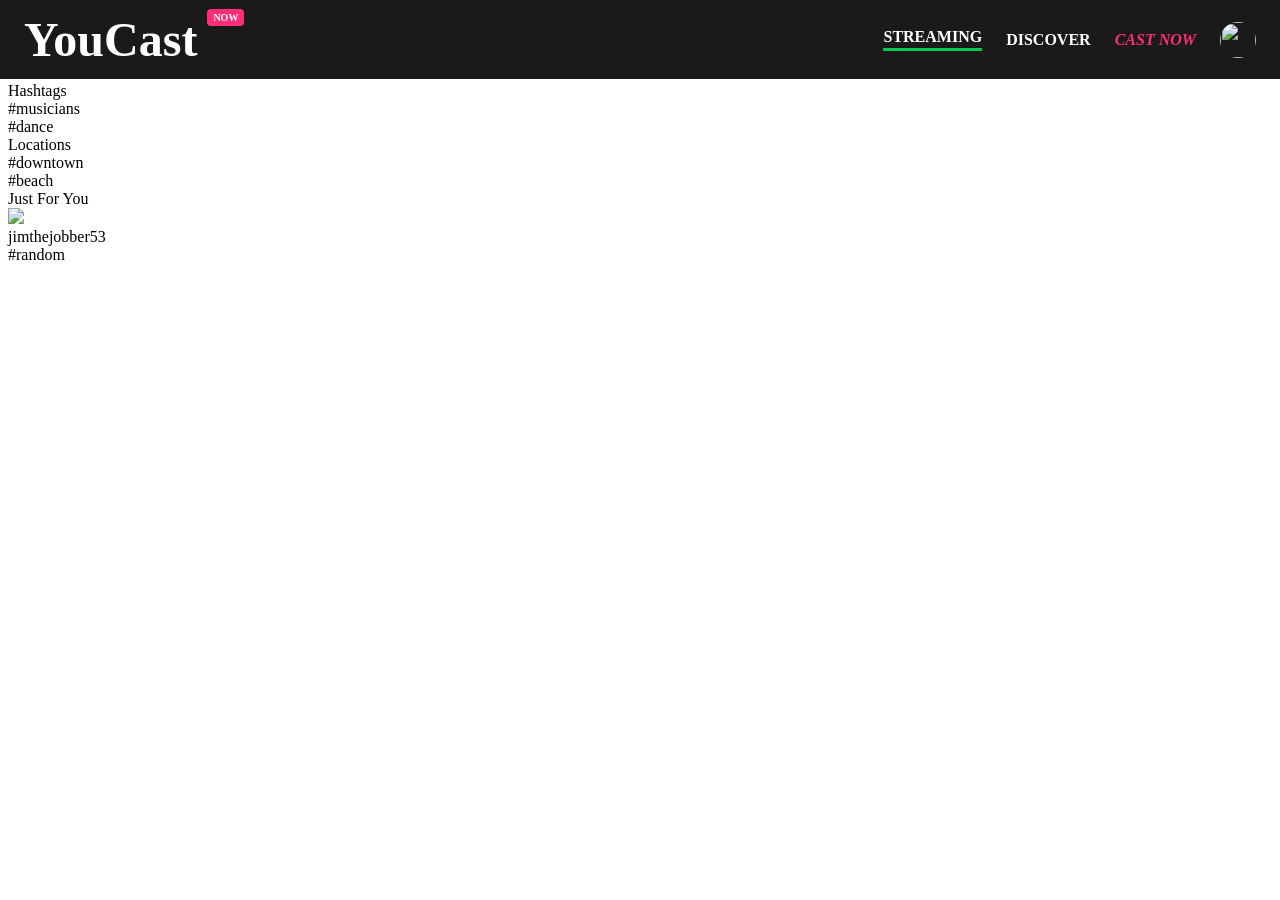
==== Atividades/atividade10/index.html @ 195bc86e "27 de abril de 2026" ====
<!DOCTYPE html>
<html lang="en">
<head>
    <meta charset="UTF-8">
    <meta name="viewport" content="width=device-width, initial-scale=1.0">
    <title>Document</title>

        <style>
                .navbar {
      display: flex;
      justify-content: space-between;
      align-items: center;
      position: fixed;
      top: 0; left: 0; right: 0;
      background: #1A1A1A;
      padding: 12px 24px;
      z-index: 100;
    }

    .navbar__logo-name {
      color: #fff;
      font-size: 48px;
      font-weight: 900;
    }

    .navbar__logo-badge {
      background: #FF2D78;
      color: #fff;
      font-size: 10px;
      font-weight: 700;
      padding: 3px 6px;
      border-radius: 4px;
      margin-left: 6px;
      vertical-align: top;
    }

    .navbar__links {
      display: flex;
      align-items: center;
      gap: 24px;
    }

    .navbar__link {
      color: #fff;
      font-weight: 700;
    }

    .navbar__link--active {
      border-bottom: 3px solid #00C853;
      padding-bottom: 2px;
    }

    .navbar__cast-btn {
      color: #FF2D78;
      font-weight: 900;
      font-style: italic;
    }

    .navbar__avatar {
      width: 36px;
      height: 36px;
      border-radius: 50%;
      object-fit: cover;
    }

    
        </style>
  

</head>
<body>
<div>
    <nav class="navbar">

  <div>
    <span class="navbar__logo-name">YouCast</span>
    <span class="navbar__logo-badge">NOW</span>
  </div>

  <div class="navbar__links">
    <a class="navbar__link navbar__link--active">STREAMING</a>
    <a class="navbar__link">DISCOVER</a>
    <a class="navbar__cast-btn">CAST NOW</a>
    <img class="navbar__avatar" src="img/avatars/user.jpg">
  </div>

</nav>
</div>
<div>
    <div class="layout">

  <aside class="sidebar">

    <div class="sidebar__section">
      <span class="sidebar__label">Trending Casters</span>

      <div class="sidebar__caster">
        <img class="sidebar__caster-avatar" src="img/avatars/aneesh815.jpg">
        <div>
          <div class="sidebar__caster-name">aneesh815</div>
          <div class="sidebar__caster-tag">#movies</div>
        </div>
      </div>

      <!-- repeat .sidebar__caster for each trending caster -->
    </div>

    <div class="sidebar__section">
      <span class="sidebar__label">Hashtags</span>
      <div class="sidebar__tag">#musicians</div>
      <div class="sidebar__tag">#dance</div>
      <!-- repeat .sidebar__tag for each hashtag -->
    </div>

    <div class="sidebar__section">
      <span class="sidebar__label">Locations</span>
      <div class="sidebar__tag">#downtown</div>
      <div class="sidebar__tag">#beach</div>
      <!-- repeat .sidebar__tag for each location -->
    </div>

    <div class="sidebar__section">
      <span class="sidebar__label">Just For You</span>

      <div class="sidebar__caster">
        <img class="sidebar__caster-avatar" src="img/avatars/jimthejobber53.jpg">
        <div>
          <div class="sidebar__caster-name">jimthejobber53</div>
          <div class="sidebar__caster-tag">#random</div>
        </div>
      </div>

      <!-- repeat .sidebar__caster for each recommendation -->
    </div>

  </aside>

  <!-- stream grid goes here -->

</div>

</div>

    
</body>
</html>
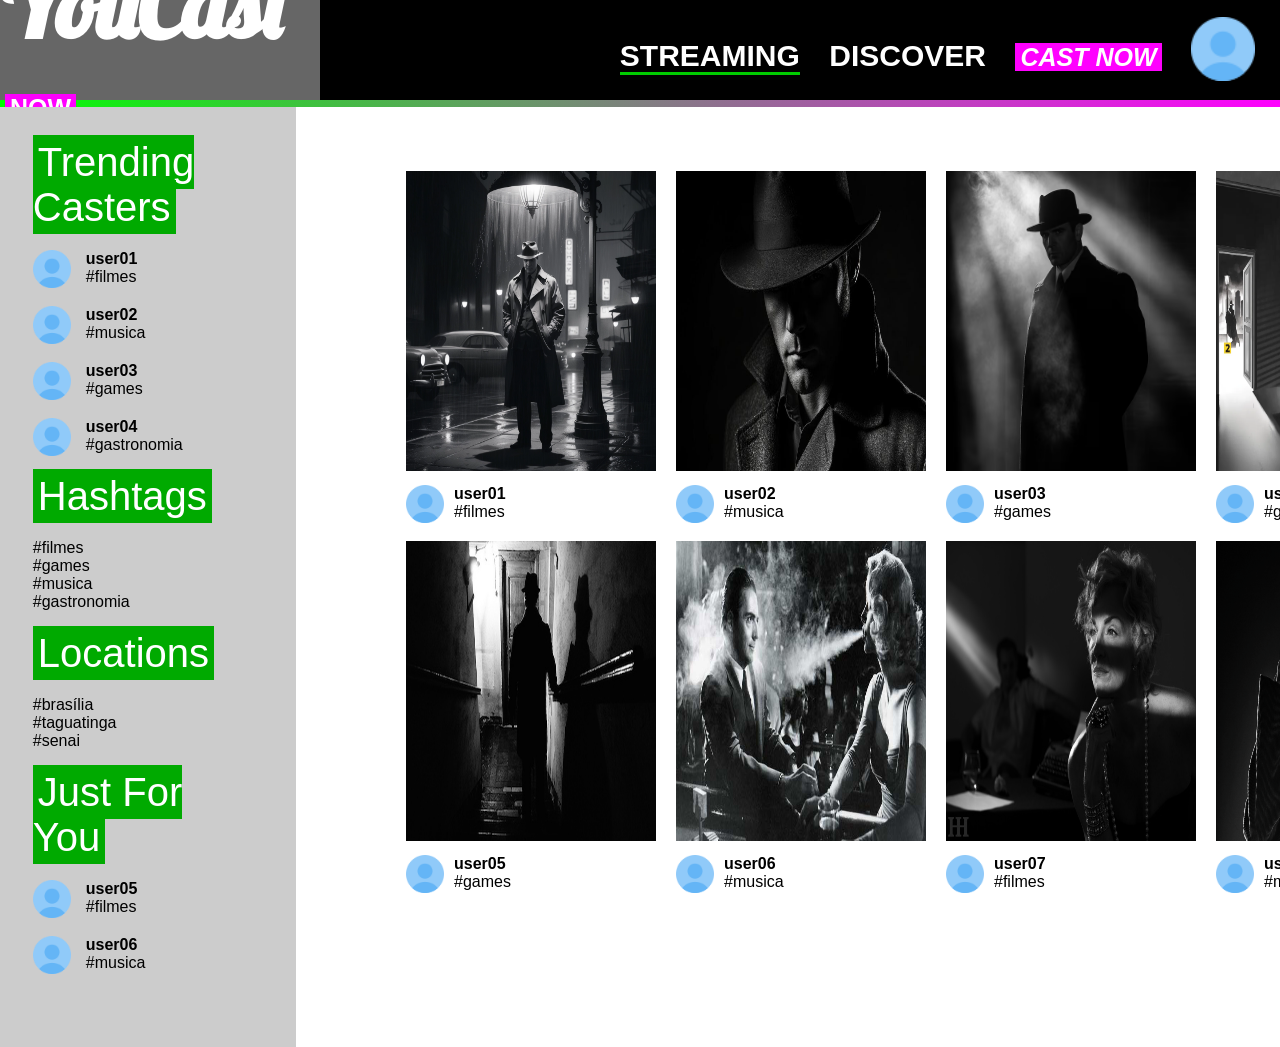
==== commit 5406f52b: "15 de junho de 2026" ====
--- a/Atividades/atividade10/index.html
+++ b/Atividades/atividade10/index.html
@@ -1,146 +1,161 @@
 <!DOCTYPE html>
-<html lang="en">
+<html lang="pt-br">
 <head>
     <meta charset="UTF-8">
     <meta name="viewport" content="width=device-width, initial-scale=1.0">
-    <title>Document</title>
-
-        <style>
-                .navbar {
-      display: flex;
-      justify-content: space-between;
-      align-items: center;
-      position: fixed;
-      top: 0; left: 0; right: 0;
-      background: #1A1A1A;
-      padding: 12px 24px;
-      z-index: 100;
-    }
-
-    .navbar__logo-name {
-      color: #fff;
-      font-size: 48px;
-      font-weight: 900;
-    }
-
-    .navbar__logo-badge {
-      background: #FF2D78;
-      color: #fff;
-      font-size: 10px;
-      font-weight: 700;
-      padding: 3px 6px;
-      border-radius: 4px;
-      margin-left: 6px;
-      vertical-align: top;
-    }
-
-    .navbar__links {
-      display: flex;
-      align-items: center;
-      gap: 24px;
-    }
-
-    .navbar__link {
-      color: #fff;
-      font-weight: 700;
-    }
-
-    .navbar__link--active {
-      border-bottom: 3px solid #00C853;
-      padding-bottom: 2px;
-    }
-
-    .navbar__cast-btn {
-      color: #FF2D78;
-      font-weight: 900;
-      font-style: italic;
-    }
-
-    .navbar__avatar {
-      width: 36px;
-      height: 36px;
-      border-radius: 50%;
-      object-fit: cover;
-    }
-
-    
-        </style>
-  
-
+    <title>YouCast Now</title>
+    <link href="css/estilo.css" rel="stylesheet" type="text/css" media="all">
 </head>
 <body>
-<div>
-    <nav class="navbar">
+    <header>
+        <div class="youcast-now">
+            <div class="container" style="margin: -2px 0px;">
+                <div class="nome-logo">
+                    <h1>YouCast</h1>
+                </div>
+                <div class="nome-logo" style="margin: 30px 5px;">
+                    <h3 class="now">NOW</h3>
+                </div>
+            </div>
+        </div>
+        <nav>
+            <ul>
+                <li style="border-bottom: 3px solid #0c0">STREAMING</li>
+                <li>DISCOVER</li>
+                <li class="now"><i>CAST NOW</i></li>
+                <li><img src="img/user.png" alt="Usuário" class="usuario"></li>
+            </ul>
+        </nav>
+    </header>
 
-  <div>
-    <span class="navbar__logo-name">YouCast</span>
-    <span class="navbar__logo-badge">NOW</span>
-  </div>
-
-  <div class="navbar__links">
-    <a class="navbar__link navbar__link--active">STREAMING</a>
-    <a class="navbar__link">DISCOVER</a>
-    <a class="navbar__cast-btn">CAST NOW</a>
-    <img class="navbar__avatar" src="img/avatars/user.jpg">
-  </div>
-
-</nav>
-</div>
-<div>
-    <div class="layout">
-
-  <aside class="sidebar">
-
-    <div class="sidebar__section">
-      <span class="sidebar__label">Trending Casters</span>
-
-      <div class="sidebar__caster">
-        <img class="sidebar__caster-avatar" src="img/avatars/aneesh815.jpg">
-        <div>
-          <div class="sidebar__caster-name">aneesh815</div>
-          <div class="sidebar__caster-tag">#movies</div>
+    <aside>
+        <div class="container">
+            <div><span class="titulo-secao">Trending Casters</span></div>
+            <div class="trending-caster">
+                <img src="img/user.png" alt="user">
+                <h4>user01</h4>
+                <span>#filmes</span>
+            </div>
+            <div class="trending-caster">
+                <img src="img/user.png" alt="user">
+                <h4>user02</h4>
+                <span>#musica</span>
+            </div>
+            <div class="trending-caster">
+                <img src="img/user.png" alt="user">
+                <h4>user03</h4>
+                <span>#games</span>
+            </div>
+            <div class="trending-caster">
+                <img src="img/user.png" alt="user">
+                <h4>user04</h4>
+                <span>#gastronomia</span>
+            </div>
+            <div><span class="titulo-secao">Hashtags</span></div>
+            <div style="margin-top: 20px;"><span>#filmes</span></div>
+            <div><span>#games</span></div>
+            <div><span>#musica</span></div>
+            <div style="margin-bottom: 20px;"><span>#gastronomia</span></div>
+            <div><span class="titulo-secao">Locations</span></div>
+            <div style="margin-top: 20px;"><span>#brasília</span></div>
+            <div><span>#taguatinga</span></div>
+            <div style="margin-bottom: 20px;"><span>#senai</span></div>
+            <div><span class="titulo-secao">Just For You</span></div>
+            <div class="just-for-you">
+                <img src="img/user.png" alt="user">
+                <h4>user05</h4>
+                <span>#filmes</span>
+            </div>
+            <div class="just-for-you">
+                <img src="img/user.png" alt="user">
+                <h4>user06</h4>
+                <span>#musica</span>
+            </div>
         </div>
-      </div>
-
-      <!-- repeat .sidebar__caster for each trending caster -->
-    </div>
-
-    <div class="sidebar__section">
-      <span class="sidebar__label">Hashtags</span>
-      <div class="sidebar__tag">#musicians</div>
-      <div class="sidebar__tag">#dance</div>
-      <!-- repeat .sidebar__tag for each hashtag -->
-    </div>
-
-    <div class="sidebar__section">
-      <span class="sidebar__label">Locations</span>
-      <div class="sidebar__tag">#downtown</div>
-      <div class="sidebar__tag">#beach</div>
-      <!-- repeat .sidebar__tag for each location -->
-    </div>
-
-    <div class="sidebar__section">
-      <span class="sidebar__label">Just For You</span>
-
-      <div class="sidebar__caster">
-        <img class="sidebar__caster-avatar" src="img/avatars/jimthejobber53.jpg">
-        <div>
-          <div class="sidebar__caster-name">jimthejobber53</div>
-          <div class="sidebar__caster-tag">#random</div>
-        </div>
-      </div>
-
-      <!-- repeat .sidebar__caster for each recommendation -->
-    </div>
-
-  </aside>
-
-  <!-- stream grid goes here -->
-
-</div>
-
-</div>
-
-    
+    </aside>
+    <main>
+        <section class="container grid">
+            <article>
+                <figure>
+                    <img src="img/img-01.webp" alt="Imagem 01" class="img-main">
+                </figure>
+                <div class="user-main">
+                    <img src="img/user.png" alt="user">
+                    <h4>user01</h4>
+                    <span>#filmes</span>
+                </div>
+            </article>
+            <article>
+                <figure>
+                    <img src="img/img-02.jpg" alt="Imagem 01" class="img-main">
+                </figure>
+                <div class="user-main">
+                    <img src="img/user.png" alt="user">
+                    <h4>user02</h4>
+                    <span>#musica</span>
+                </div>
+            </article>
+            <article>
+                <figure>
+                    <img src="img/img-03.avif" alt="Imagem 01" class="img-main">
+                </figure>
+                <div class="user-main">
+                    <img src="img/user.png" alt="user">
+                    <h4>user03</h4>
+                    <span>#games</span>
+                </div>
+            </article>
+            <article>
+                <figure>
+                    <img src="img/img-04.webp" alt="Imagem 01" class="img-main">
+                </figure>
+                <div class="user-main">
+                    <img src="img/user.png" alt="user">
+                    <h4>user04</h4>
+                    <span>#gastronomia</span>
+                </div>
+            </article>
+            <article>
+                <figure>
+                    <img src="img/img-05.jpg" alt="Imagem 01" class="img-main">
+                </figure>
+                <div class="user-main">
+                    <img src="img/user.png" alt="user">
+                    <h4>user05</h4>
+                    <span>#games</span>
+                </div>
+            </article>
+            <article>
+                <figure>
+                    <img src="img/img-06.jpg" alt="Imagem 01" class="img-main">
+                </figure>
+                <div class="user-main">
+                    <img src="img/user.png" alt="user">
+                    <h4>user06</h4>
+                    <span>#musica</span>
+                </div>
+            </article>
+            <article>
+                <figure>
+                    <img src="img/img-07.jpg" alt="Imagem 01" class="img-main">
+                </figure>
+                <div class="user-main">
+                    <img src="img/user.png" alt="user">
+                    <h4>user07</h4>
+                    <span>#filmes</span>
+                </div>
+            </article>
+            <article>
+                <figure>
+                    <img src="img/img-08.png" alt="Imagem 01" class="img-main">
+                </figure>
+                <div class="user-main">
+                    <img src="img/user.png" alt="user">
+                    <h4>user08</h4>
+                    <span>#musica</span>
+                </div>
+            </article>
+        </section>
+    </main>
 </body>
 </html>
--- a/Atividades/atividade10/css/estilo.css
+++ b/Atividades/atividade10/css/estilo.css
@@ -0,0 +1,127 @@
+* {
+    margin: 0px auto;
+}
+
+.container {
+    margin: 5%;
+}
+
+@font-face {
+    font-family: Lobster;
+    src: url(../fonts/Lobster1.4.otf);
+}
+
+header, .youcast-now, nav {
+    height: 100px;
+}
+
+.youcast-now, nav, .nome-logo, .user-main img {
+    float: left;
+}
+
+header {
+    font-family: Arial, Helvetica, sans-serif;
+    font-weight: bolder;
+    width: 100%;
+    color: #fff;
+    border-bottom: 7px solid;
+    border-image-source: linear-gradient(to right, #0f0, #f0f);
+    border-image-slice: 1;
+}
+
+.youcast-now {
+    width: 25%; 
+    background-color: #666; 
+    display: flex; 
+    justify-content: center;
+    align-items: center;
+}
+
+.now {
+    background-color: #ff00ff;
+    padding: 0px 5px;
+    font-size: 25px;
+}
+
+h1 {
+    font-family: Lobster;
+    font-size: 90px;
+}
+
+nav {
+    width: 75%;
+    background-color: #000;
+    display: flex;
+    justify-content: end;
+    align-items: center;
+}
+
+ul {
+    list-style-type: none;
+    padding: 0px;
+    margin: -10px 0px 0px 0px;
+}
+
+ul li {
+    display: inline;
+    margin-right: 25px;
+    font-size: 30px;
+}
+
+.usuario {
+    width: 64px;
+    margin-bottom: -15px;
+}
+
+aside, main {
+    font-family: Arial, Helvetica, sans-serif;
+}
+
+aside {
+    width: 20%;
+    height: 100vh;
+    background-color: #ccc;
+    float: left;
+    padding: 20px;
+    margin-right: 100px;
+}
+
+.titulo-secao {
+    background-color: #0a0;
+    color: #fff;
+    padding: 5px;
+    font-size: 40px;
+}
+
+.trending-caster, .just-for-you {
+    margin: 20px 0px;
+}
+
+.trending-caster img, .just-for-you img {
+    float: left;
+    margin-right: 15px;
+    width: 38px;
+}
+
+.grid {
+    display: grid;
+    grid-template-columns: auto auto auto auto;
+}
+
+article {
+    margin: 0px 10px 10px 10px;
+}
+
+.img-main {
+    width: 250px;
+    height: 300px;
+}
+
+.user-main {
+    margin: 10px 0px;
+}
+
+.user-main img {
+    margin-right: 10px;
+    width: 38px;
+}
